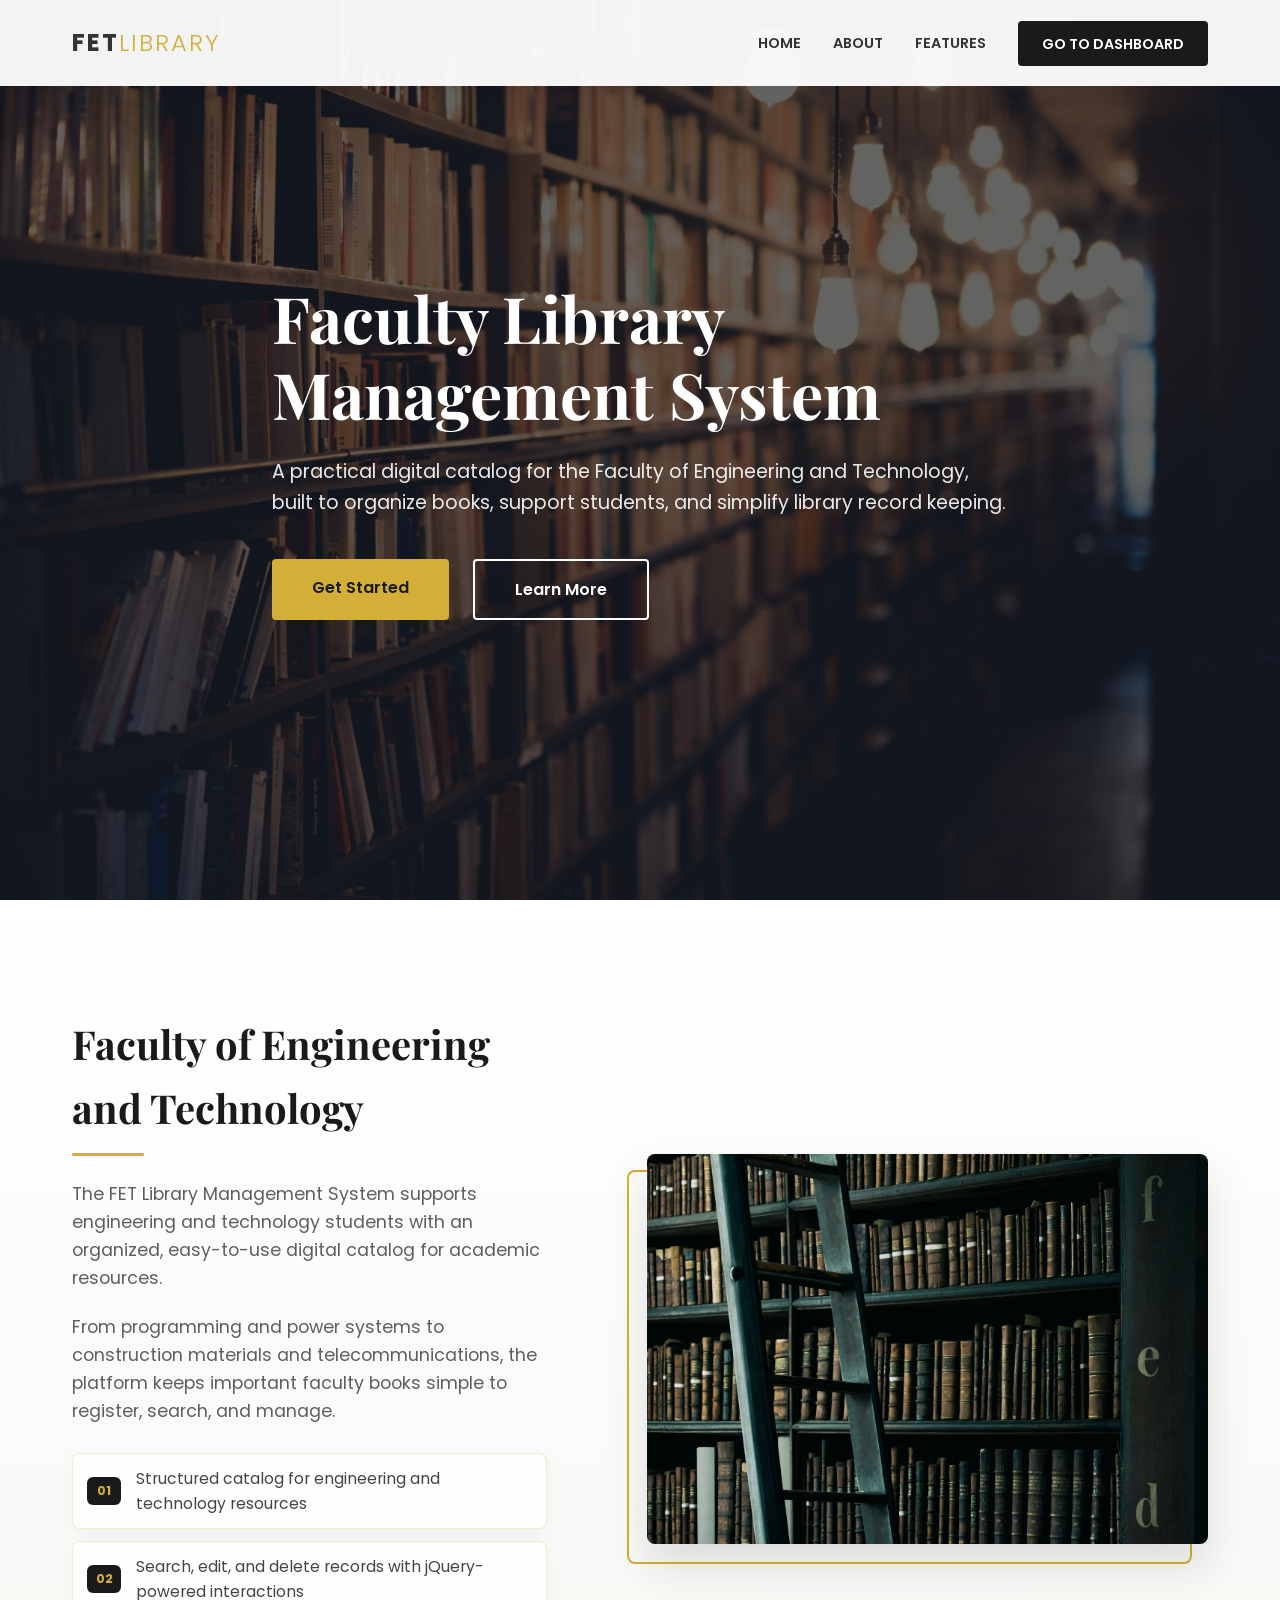
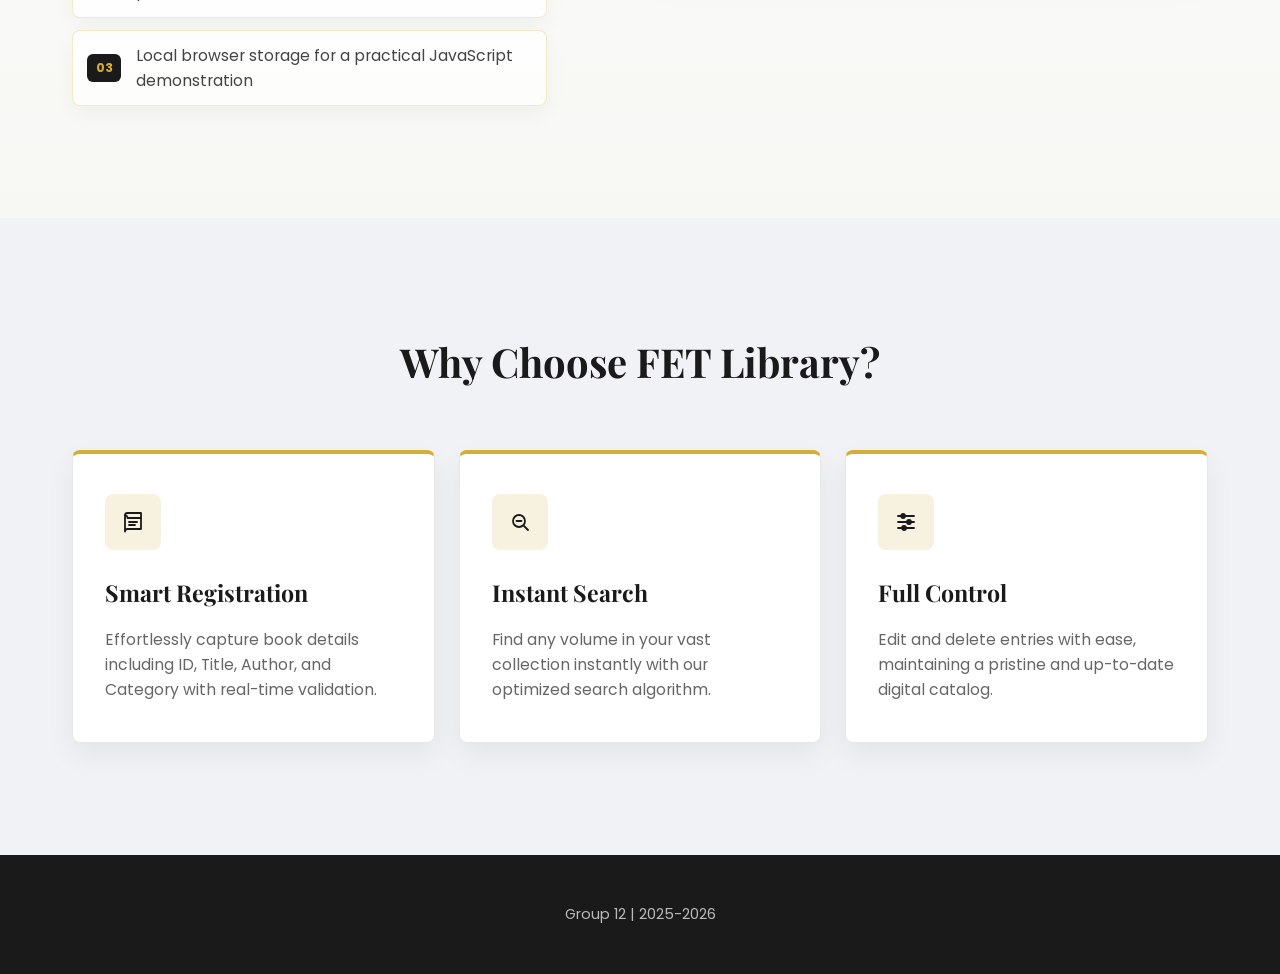
==== index.html @ eb8dfa16 "Add FET library management system" ====
<!DOCTYPE html>
<html lang="en">
<head>
    <meta charset="UTF-8">
    <meta name="viewport" content="width=device-width, initial-scale=1.0">
    <title>FET Library | Management System</title>
    <link rel="stylesheet" href="css/style.css">
    <link rel="preconnect" href="https://fonts.googleapis.com">
    <link rel="preconnect" href="https://fonts.gstatic.com" crossorigin>
    <link href="https://fonts.googleapis.com/css2?family=Playfair+Display:wght@400;700&family=Poppins:wght@300;400;600&display=swap" rel="stylesheet">
    <script src="https://code.jquery.com/jquery-3.6.0.min.js"></script>
</head>
<body>
    <header>
        <nav class="container">
            <div class="logo">FET<span>LIBRARY</span></div>
            <ul class="nav-links">
                <li><a href="#home">Home</a></li>
                <li><a href="#about">About</a></li>
                <li><a href="#features">Features</a></li>
                <li><a href="dashboard.html" class="btn-primary">Go to Dashboard</a></li>
            </ul>
        </nav>
    </header>

    <section id="home" class="hero">
        <div class="hero-overlay"></div>
        <div class="container hero-content">
            <h1>Faculty Library <br>Management System</h1>
            <p>A practical digital catalog for the Faculty of Engineering and Technology, built to organize books, support students, and simplify library record keeping.</p>
            <div class="hero-btns">
                <a href="dashboard.html" class="btn-large">Get Started</a>
                <a href="#features" class="btn-outline">Learn More</a>
            </div>
        </div>
    </section>

    <section id="about" class="about">
        <div class="container grid">
            <div class="about-text">
                <h2>Faculty of Engineering and Technology</h2>
                <p>The FET Library Management System supports engineering and technology students with an organized, easy-to-use digital catalog for academic resources.</p>
                <p>From programming and power systems to construction materials and telecommunications, the platform keeps important faculty books simple to register, search, and manage.</p>
                <ul class="about-points">
                    <li><span>01</span>Structured catalog for engineering and technology resources</li>
                    <li><span>02</span>Search, edit, and delete records with jQuery-powered interactions</li>
                    <li><span>03</span>Local browser storage for a practical JavaScript demonstration</li>
                </ul>
            </div>
            <div class="about-img">
                <img src="assets/about-bg.jpg" alt="Library Stacks">
            </div>
        </div>
    </section>

    <section id="features" class="features">
        <div class="container">
            <h2 class="section-title">Why Choose FET Library?</h2>
            <div class="features-grid">
                <div class="feature-card">
                    <div class="icon" aria-hidden="true">
                        <svg viewBox="0 0 24 24" focusable="false">
                            <path d="M4 5.5A2.5 2.5 0 0 1 6.5 3H20v16H6.5A2.5 2.5 0 0 0 4 21.5v-16Z"></path>
                            <path d="M4 5.5A2.5 2.5 0 0 1 6.5 8H20"></path>
                            <path d="M8 12h8"></path>
                            <path d="M8 15h6"></path>
                        </svg>
                    </div>
                    <h3>Smart Registration</h3>
                    <p>Effortlessly capture book details including ID, Title, Author, and Category with real-time validation.</p>
                </div>
                <div class="feature-card">
                    <div class="icon" aria-hidden="true">
                        <svg viewBox="0 0 24 24" focusable="false">
                            <circle cx="11" cy="11" r="6"></circle>
                            <path d="m16 16 4 4"></path>
                            <path d="M8.5 11h5"></path>
                        </svg>
                    </div>
                    <h3>Instant Search</h3>
                    <p>Find any volume in your vast collection instantly with our optimized search algorithm.</p>
                </div>
                <div class="feature-card">
                    <div class="icon" aria-hidden="true">
                        <svg viewBox="0 0 24 24" focusable="false">
                            <path d="M4 6h16"></path>
                            <path d="M4 12h16"></path>
                            <path d="M4 18h16"></path>
                            <circle cx="9" cy="6" r="2"></circle>
                            <circle cx="15" cy="12" r="2"></circle>
                            <circle cx="10" cy="18" r="2"></circle>
                        </svg>
                    </div>
                    <h3>Full Control</h3>
                    <p>Edit and delete entries with ease, maintaining a pristine and up-to-date digital catalog.</p>
                </div>
            </div>
        </div>
    </section>

    <footer>
        <div class="container">
            <p>Group 12 | 2025-2026</p>
        </div>
    </footer>

    <script src="js/main.js"></script>
</body>
</html>
---- css/style.css ----
/* Global Styles */
:root {
    --primary-color: #1a1a1a;
    --accent-color: #d4af37; /* Gold for a prestigious look */
    --text-color: #333;
    --light-bg: #f9f9f9;
    --white: #ffffff;
    --transition: all 0.3s ease;
}

* {
    margin: 0;
    padding: 0;
    box-sizing: border-box;
}

body {
    font-family: 'Poppins', sans-serif;
    line-height: 1.6;
    color: var(--text-color);
    background-color: var(--white);
    overflow-x: hidden;
}

h1, h2, h3 {
    font-family: 'Playfair Display', serif;
    color: var(--primary-color);
}

.container {
    max-width: 1200px;
    margin: 0 auto;
    padding: 0 2rem;
}

a {
    text-decoration: none;
    color: inherit;
}

ul {
    list-style: none;
}

/* Header & Nav */
header {
    background: rgba(255, 255, 255, 0.95);
    padding: 1.5rem 0;
    position: fixed;
    width: 100%;
    top: 0;
    z-index: 1000;
    box-shadow: 0 2px 10px rgba(0,0,0,0.05);
}

nav {
    display: flex;
    justify-content: space-between;
    align-items: center;
}

.logo {
    font-size: 1.5rem;
    font-weight: 700;
    letter-spacing: 2px;
}

.logo span {
    color: var(--accent-color);
    font-weight: 300;
}

.nav-links {
    display: flex;
    align-items: center;
    gap: 2rem;
}

.nav-links a {
    font-weight: 600;
    font-size: 0.9rem;
    text-transform: uppercase;
    transition: var(--transition);
}

.nav-links a:hover {
    color: var(--accent-color);
}

.btn-primary {
    background: var(--primary-color);
    color: var(--white) !important;
    padding: 0.8rem 1.5rem;
    border-radius: 4px;
    transition: var(--transition);
}

.btn-primary:hover {
    background: var(--accent-color);
}

/* Hero Section */
.hero {
    height: 100vh;
    background: url('../assets/hero-bg.jpg') no-repeat center center/cover;
    display: flex;
    align-items: center;
    position: relative;
    color: var(--white);
}

.hero-overlay {
    position: absolute;
    top: 0;
    left: 0;
    width: 100%;
    height: 100%;
    background: rgba(0, 0, 0, 0.6);
}

.hero-content {
    position: relative;
    z-index: 1;
    max-width: 800px;
}

.hero h1 {
    font-size: 4rem;
    color: var(--white);
    margin-bottom: 1.5rem;
    line-height: 1.2;
}

.hero p {
    font-size: 1.2rem;
    margin-bottom: 2.5rem;
    opacity: 0.9;
}

.hero-btns {
    display: flex;
    gap: 1.5rem;
}

.btn-large {
    background: var(--accent-color);
    color: var(--primary-color);
    padding: 1rem 2.5rem;
    font-weight: 600;
    border-radius: 4px;
    transition: var(--transition);
}

.btn-large:hover {
    background: var(--white);
    transform: translateY(-3px);
}

.btn-outline {
    border: 2px solid var(--white);
    padding: 1rem 2.5rem;
    font-weight: 600;
    border-radius: 4px;
    transition: var(--transition);
}

.btn-outline:hover {
    background: var(--white);
    color: var(--primary-color);
}

/* About Section */
.about {
    padding: 7rem 0;
    background: linear-gradient(180deg, var(--white) 0%, #f7f7f4 100%);
}

.grid {
    display: grid;
    grid-template-columns: minmax(0, 0.9fr) minmax(320px, 1.1fr);
    gap: 5rem;
    align-items: center;
}

.about-text {
    max-width: 560px;
}

.about-text h2 {
    font-size: 2.5rem;
    margin-bottom: 1.5rem;
    position: relative;
    padding-bottom: 1rem;
}

.about-text h2::after {
    content: "";
    position: absolute;
    left: 0;
    bottom: 0;
    width: 72px;
    height: 3px;
    background: var(--accent-color);
    border-radius: 999px;
}

.about-text p {
    margin-bottom: 1.25rem;
    font-size: 1.1rem;
    color: #5f5f5f;
}

.about-points {
    display: grid;
    gap: 0.75rem;
    margin-top: 1.75rem;
}

.about-points li {
    display: flex;
    align-items: center;
    gap: 0.9rem;
    min-height: 46px;
    padding: 0.75rem 0.9rem;
    background: rgba(255, 255, 255, 0.72);
    border: 1px solid rgba(212, 175, 55, 0.25);
    border-radius: 8px;
    color: #444;
    font-size: 0.98rem;
    box-shadow: 0 8px 22px rgba(0,0,0,0.04);
}

.about-points span {
    flex: 0 0 auto;
    width: 34px;
    height: 28px;
    display: inline-flex;
    align-items: center;
    justify-content: center;
    background: var(--primary-color);
    color: var(--accent-color);
    border-radius: 6px;
    font-size: 0.78rem;
    font-weight: 700;
}

.about-img {
    position: relative;
    padding: 0 0 1.25rem 1.25rem;
    align-self: center;
}

.about-img::before {
    content: "";
    position: absolute;
    left: 0;
    bottom: 0;
    width: calc(100% - 1.25rem);
    height: calc(100% - 1.25rem);
    border: 2px solid var(--accent-color);
    border-radius: 8px;
}

.about-img img {
    position: relative;
    z-index: 1;
    width: 100%;
    height: clamp(300px, 34vw, 390px);
    object-fit: cover;
    object-position: center;
    border-radius: 8px;
    display: block;
    box-shadow: 0 22px 45px rgba(0,0,0,0.12);
}

/* Features Section */
.features {
    background: #f0f2f5;
    padding: 7rem 0;
}

.section-title {
    text-align: center;
    font-size: 2.5rem;
    margin-bottom: 3.5rem;
}

.features-grid {
    display: grid;
    grid-template-columns: repeat(3, 1fr);
    gap: 1.5rem;
}

.feature-card {
    background: var(--white);
    padding: 2.5rem 2rem;
    text-align: left;
    border-radius: 8px;
    border: 1px solid #e7e7e7;
    border-top: 4px solid var(--accent-color);
    box-shadow: 0 12px 30px rgba(0,0,0,0.06);
    transition: var(--transition);
}

.feature-card:hover {
    transform: translateY(-6px);
    box-shadow: 0 18px 36px rgba(0,0,0,0.1);
}

.feature-card .icon {
    width: 56px;
    height: 56px;
    display: inline-flex;
    align-items: center;
    justify-content: center;
    background: #f7f1df;
    color: var(--primary-color);
    border-radius: 8px;
    font-size: 1.9rem;
    line-height: 1;
    margin-bottom: 1.5rem;
}

.feature-card .icon svg,
.search-icon svg {
    width: 24px;
    height: 24px;
    fill: none;
    stroke: currentColor;
    stroke-width: 1.8;
    stroke-linecap: round;
    stroke-linejoin: round;
}

.feature-card h3 {
    margin-bottom: 1rem;
    font-size: 1.45rem;
}

.feature-card p {
    color: #666;
    font-size: 0.98rem;
}

/* Dashboard Specific Styles */
.dashboard-body {
    background: #eef1f4;
    padding-top: 100px;
}

.dashboard-body main.container {
    max-width: 1280px;
}

.dashboard-hero {
    margin: 1.2rem 0 2rem;
    padding: 2rem;
    background: linear-gradient(135deg, #1a1a1a 0%, #313131 100%);
    color: var(--white);
    border-radius: 8px;
    box-shadow: 0 18px 45px rgba(0,0,0,0.12);
}

.dashboard-hero .eyebrow {
    margin-bottom: 0.45rem;
    color: var(--accent-color);
    font-size: 0.78rem;
    font-weight: 700;
    letter-spacing: 1.4px;
    text-transform: uppercase;
}

.dashboard-hero h1 {
    color: var(--white);
    font-size: 2.6rem;
    line-height: 1.1;
    margin-bottom: 0.65rem;
}

.dashboard-hero p {
    max-width: 720px;
    color: rgba(255, 255, 255, 0.78);
    font-size: 1.02rem;
}

.dashboard-container {
    display: grid;
    grid-template-columns: minmax(320px, 360px) minmax(0, 1fr);
    gap: 2rem;
    padding-bottom: 4rem;
    align-items: start;
}

.card {
    background: var(--white);
    padding: 2.2rem;
    border-radius: 8px;
    box-shadow: 0 4px 20px rgba(0,0,0,0.08);
}

.form-card {
    position: sticky;
    top: 118px;
}

.card h2 {
    margin-bottom: 1.5rem;
    font-size: 1.8rem;
    border-bottom: 2px solid var(--accent-color);
    padding-bottom: 0.5rem;
    display: inline-block;
}

.form-group {
    margin-bottom: 1.3rem;
}

.form-group label {
    display: block;
    margin-bottom: 0.5rem;
    font-weight: 600;
    font-size: 0.9rem;
}

.form-group input, .form-group select {
    width: 100%;
    min-height: 48px;
    padding: 0.9rem 1rem;
    border: 1px solid #ddd;
    border-radius: 8px;
    font-family: inherit;
    font-size: 0.96rem;
    outline: none;
    transition: var(--transition);
    background: #fcfcfc;
}

.form-group input:focus,
.form-group select:focus {
    border-color: var(--accent-color);
    background: var(--white);
    box-shadow: 0 0 0 4px rgba(212, 175, 55, 0.14);
}

.btn-block {
    width: 100%;
    min-height: 50px;
    padding: 1rem;
    background: var(--primary-color);
    color: var(--white);
    border: none;
    border-radius: 8px;
    font-weight: 600;
    font-size: 0.95rem;
    cursor: pointer;
    transition: var(--transition);
}

.btn-block:hover {
    background: var(--accent-color);
}

.btn-muted {
    display: none;
    margin-top: 10px;
    background: #666;
}

.btn-muted:hover {
    background: #4b4b4b;
}

.search-bar {
    margin-bottom: 2rem;
    position: relative;
}

.search-bar input {
    width: 100%;
    min-height: 56px;
    padding: 1rem 1.2rem 1rem 3.25rem;
    border: 1px solid #e2e2e2;
    border-radius: 8px;
    box-shadow: 0 8px 25px rgba(0,0,0,0.05);
    font-size: 1rem;
    outline: none;
    transition: var(--transition);
}

.search-bar input:focus {
    border-color: var(--accent-color);
    box-shadow: 0 0 0 4px rgba(212, 175, 55, 0.14);
}

.search-icon {
    position: absolute;
    left: 1.2rem;
    top: 50%;
    transform: translateY(-50%);
    color: #999;
    display: inline-flex;
    align-items: center;
    justify-content: center;
}

.table-container {
    overflow-x: auto;
}

#no-results {
    display: none;
    text-align: center;
    padding: 2rem;
    color: #888;
    background: #fafafa;
    border: 1px dashed #ddd;
    border-radius: 8px;
}

.table-header {
    display: flex;
    justify-content: space-between;
    align-items: center;
    gap: 1rem;
    margin-bottom: 1.2rem;
}

.table-header h2 {
    margin-bottom: 0;
}

#book-count {
    flex: 0 0 auto;
    padding: 0.45rem 0.8rem;
    background: #f7f1df;
    color: #6d560f;
    border-radius: 999px;
    font-weight: 700;
    font-size: 0.86rem;
}

table {
    width: 100%;
    border-collapse: collapse;
    margin-top: 1rem;
    table-layout: auto;
}

th {
    text-align: left;
    padding: 1rem 1.1rem;
    background: #f7f7f4;
    color: #444;
    font-weight: 700;
    border-bottom: 1px solid #e7e7e7;
    font-size: 0.86rem;
    text-transform: uppercase;
}

td {
    padding: 1.05rem 1.1rem;
    border-bottom: 1px solid #eee;
    vertical-align: middle;
    font-size: 0.95rem;
}

tr:hover {
    background: #fafafa;
}

.actions {
    display: flex;
    gap: 0.5rem;
    flex-wrap: nowrap;
}

.badge {
    display: inline-flex;
    align-items: center;
    min-height: 30px;
    padding: 0.35rem 0.75rem;
    border-radius: 20px;
    font-size: 0.8rem;
    font-weight: 600;
    background: #e9ecef;
    color: #495057;
}

/* Category specific colors */
tr:nth-child(even) {
    background-color: #fcfcfc;
}


.btn-edit {
    min-height: 34px;
    padding: 0.45rem 0.8rem;
    background: #e3f2fd;
    color: #1976d2;
    border: none;
    border-radius: 4px;
    cursor: pointer;
}

.btn-delete {
    min-height: 34px;
    padding: 0.45rem 0.8rem;
    background: #ffebee;
    color: #d32f2f;
    border: none;
    border-radius: 4px;
    cursor: pointer;
}

/* Footer */
footer {
    background: var(--primary-color);
    color: var(--white);
    padding: 3rem 0;
    text-align: center;
}

footer p {
    opacity: 0.7;
    font-size: 0.9rem;
}

/* Animations */
@keyframes fadeIn {
    from { opacity: 0; transform: translateY(20px); }
    to { opacity: 1; transform: translateY(0); }
}

.hero-content {
    animation: fadeIn 1s ease-out;
}

@media (max-width: 900px) {
    .grid,
    .features-grid,
    .dashboard-container {
        grid-template-columns: 1fr;
    }

    .form-card {
        position: static;
    }

    .about-text {
        max-width: none;
    }

    .about-img {
        max-width: 680px;
    }

    .about-img img {
        height: 340px;
    }
}

@media (max-width: 600px) {
    .container {
        padding: 0 1.25rem;
    }

    header {
        padding: 1rem 0;
    }

    nav,
    .nav-links,
    .hero-btns {
        gap: 1rem;
    }

    .nav-links {
        flex-wrap: wrap;
        justify-content: flex-end;
    }

    .hero h1,
    .about-text h2,
    .section-title {
        font-size: 2.35rem;
    }

    .about,
    .features {
        padding: 5rem 0;
    }

    .dashboard-hero {
        padding: 1.6rem;
    }

    .dashboard-hero h1 {
        font-size: 2.2rem;
    }

    .grid {
        gap: 3rem;
    }

    .hero-btns {
        flex-direction: column;
        align-items: flex-start;
    }

    .feature-card {
        padding: 2rem 1.5rem;
    }

    .card {
        padding: 1.5rem;
    }

    .table-header {
        align-items: flex-start;
        flex-direction: column;
    }

    .about-img {
        padding: 0 0 0.9rem 0.9rem;
    }

    .about-img::before {
        width: calc(100% - 0.9rem);
        height: calc(100% - 0.9rem);
    }

    .about-img img {
        height: 260px;
    }
}
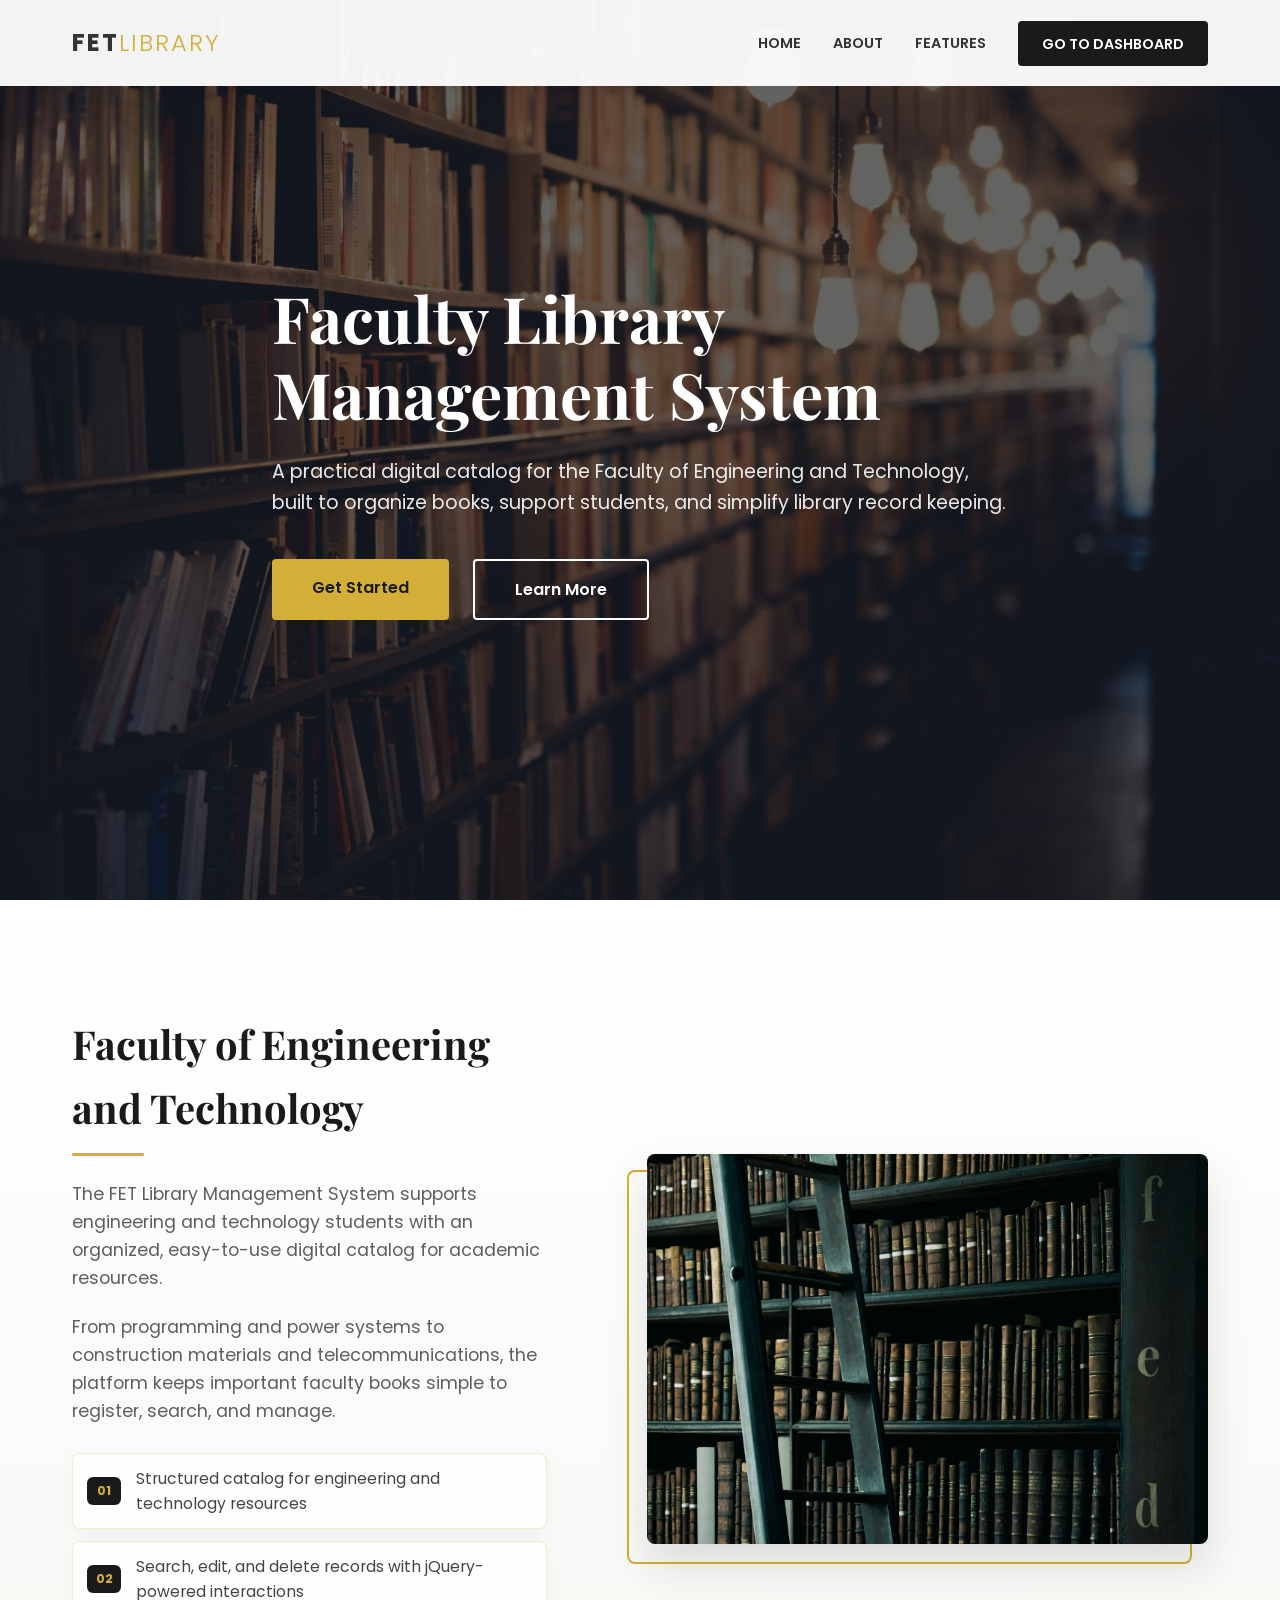
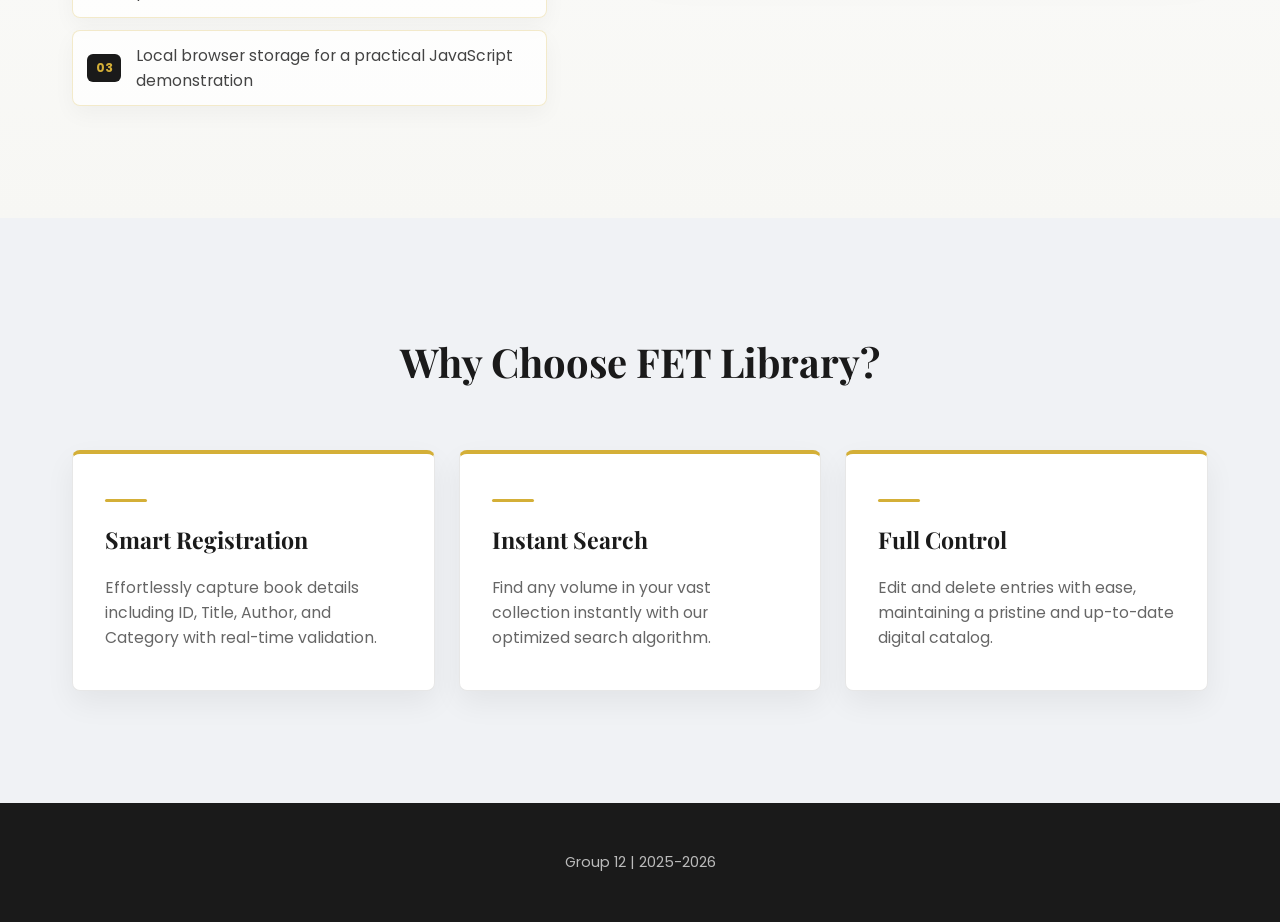
==== commit eec91804: "Refactor dashboard JavaScript and simplify styling" ====
--- a/index.html
+++ b/index.html
@@ -58,39 +58,14 @@
             <h2 class="section-title">Why Choose FET Library?</h2>
             <div class="features-grid">
                 <div class="feature-card">
-                    <div class="icon" aria-hidden="true">
-                        <svg viewBox="0 0 24 24" focusable="false">
-                            <path d="M4 5.5A2.5 2.5 0 0 1 6.5 3H20v16H6.5A2.5 2.5 0 0 0 4 21.5v-16Z"></path>
-                            <path d="M4 5.5A2.5 2.5 0 0 1 6.5 8H20"></path>
-                            <path d="M8 12h8"></path>
-                            <path d="M8 15h6"></path>
-                        </svg>
-                    </div>
                     <h3>Smart Registration</h3>
                     <p>Effortlessly capture book details including ID, Title, Author, and Category with real-time validation.</p>
                 </div>
                 <div class="feature-card">
-                    <div class="icon" aria-hidden="true">
-                        <svg viewBox="0 0 24 24" focusable="false">
-                            <circle cx="11" cy="11" r="6"></circle>
-                            <path d="m16 16 4 4"></path>
-                            <path d="M8.5 11h5"></path>
-                        </svg>
-                    </div>
                     <h3>Instant Search</h3>
                     <p>Find any volume in your vast collection instantly with our optimized search algorithm.</p>
                 </div>
                 <div class="feature-card">
-                    <div class="icon" aria-hidden="true">
-                        <svg viewBox="0 0 24 24" focusable="false">
-                            <path d="M4 6h16"></path>
-                            <path d="M4 12h16"></path>
-                            <path d="M4 18h16"></path>
-                            <circle cx="9" cy="6" r="2"></circle>
-                            <circle cx="15" cy="12" r="2"></circle>
-                            <circle cx="10" cy="18" r="2"></circle>
-                        </svg>
-                    </div>
                     <h3>Full Control</h3>
                     <p>Edit and delete entries with ease, maintaining a pristine and up-to-date digital catalog.</p>
                 </div>
--- a/css/style.css
+++ b/css/style.css
@@ -3,7 +3,6 @@
     --primary-color: #1a1a1a;
     --accent-color: #d4af37; /* Gold for a prestigious look */
     --text-color: #333;
-    --light-bg: #f9f9f9;
     --white: #ffffff;
     --transition: all 0.3s ease;
 }
@@ -247,7 +246,6 @@
 .about-img {
     position: relative;
     padding: 0 0 1.25rem 1.25rem;
-    align-self: center;
 }
 
 .about-img::before {
@@ -267,7 +265,6 @@
     width: 100%;
     height: clamp(300px, 34vw, 390px);
     object-fit: cover;
-    object-position: center;
     border-radius: 8px;
     display: block;
     box-shadow: 0 22px 45px rgba(0,0,0,0.12);
@@ -294,7 +291,6 @@
 .feature-card {
     background: var(--white);
     padding: 2.5rem 2rem;
-    text-align: left;
     border-radius: 8px;
     border: 1px solid #e7e7e7;
     border-top: 4px solid var(--accent-color);
@@ -307,21 +303,6 @@
     box-shadow: 0 18px 36px rgba(0,0,0,0.1);
 }
 
-.feature-card .icon {
-    width: 56px;
-    height: 56px;
-    display: inline-flex;
-    align-items: center;
-    justify-content: center;
-    background: #f7f1df;
-    color: var(--primary-color);
-    border-radius: 8px;
-    font-size: 1.9rem;
-    line-height: 1;
-    margin-bottom: 1.5rem;
-}
-
-.feature-card .icon svg,
 .search-icon svg {
     width: 24px;
     height: 24px;
@@ -335,6 +316,17 @@
 .feature-card h3 {
     margin-bottom: 1rem;
     font-size: 1.45rem;
+    padding-top: 0.35rem;
+}
+
+.feature-card h3::before {
+    content: "";
+    display: block;
+    width: 42px;
+    height: 3px;
+    margin-bottom: 1.2rem;
+    background: var(--accent-color);
+    border-radius: 999px;
 }
 
 .feature-card p {
@@ -543,7 +535,6 @@
     width: 100%;
     border-collapse: collapse;
     margin-top: 1rem;
-    table-layout: auto;
 }
 
 th {
@@ -571,7 +562,6 @@
 .actions {
     display: flex;
     gap: 0.5rem;
-    flex-wrap: nowrap;
 }
 
 .badge {
@@ -586,11 +576,9 @@
     color: #495057;
 }
 
-/* Category specific colors */
 tr:nth-child(even) {
     background-color: #fcfcfc;
 }
-
 
 .btn-edit {
     min-height: 34px;
